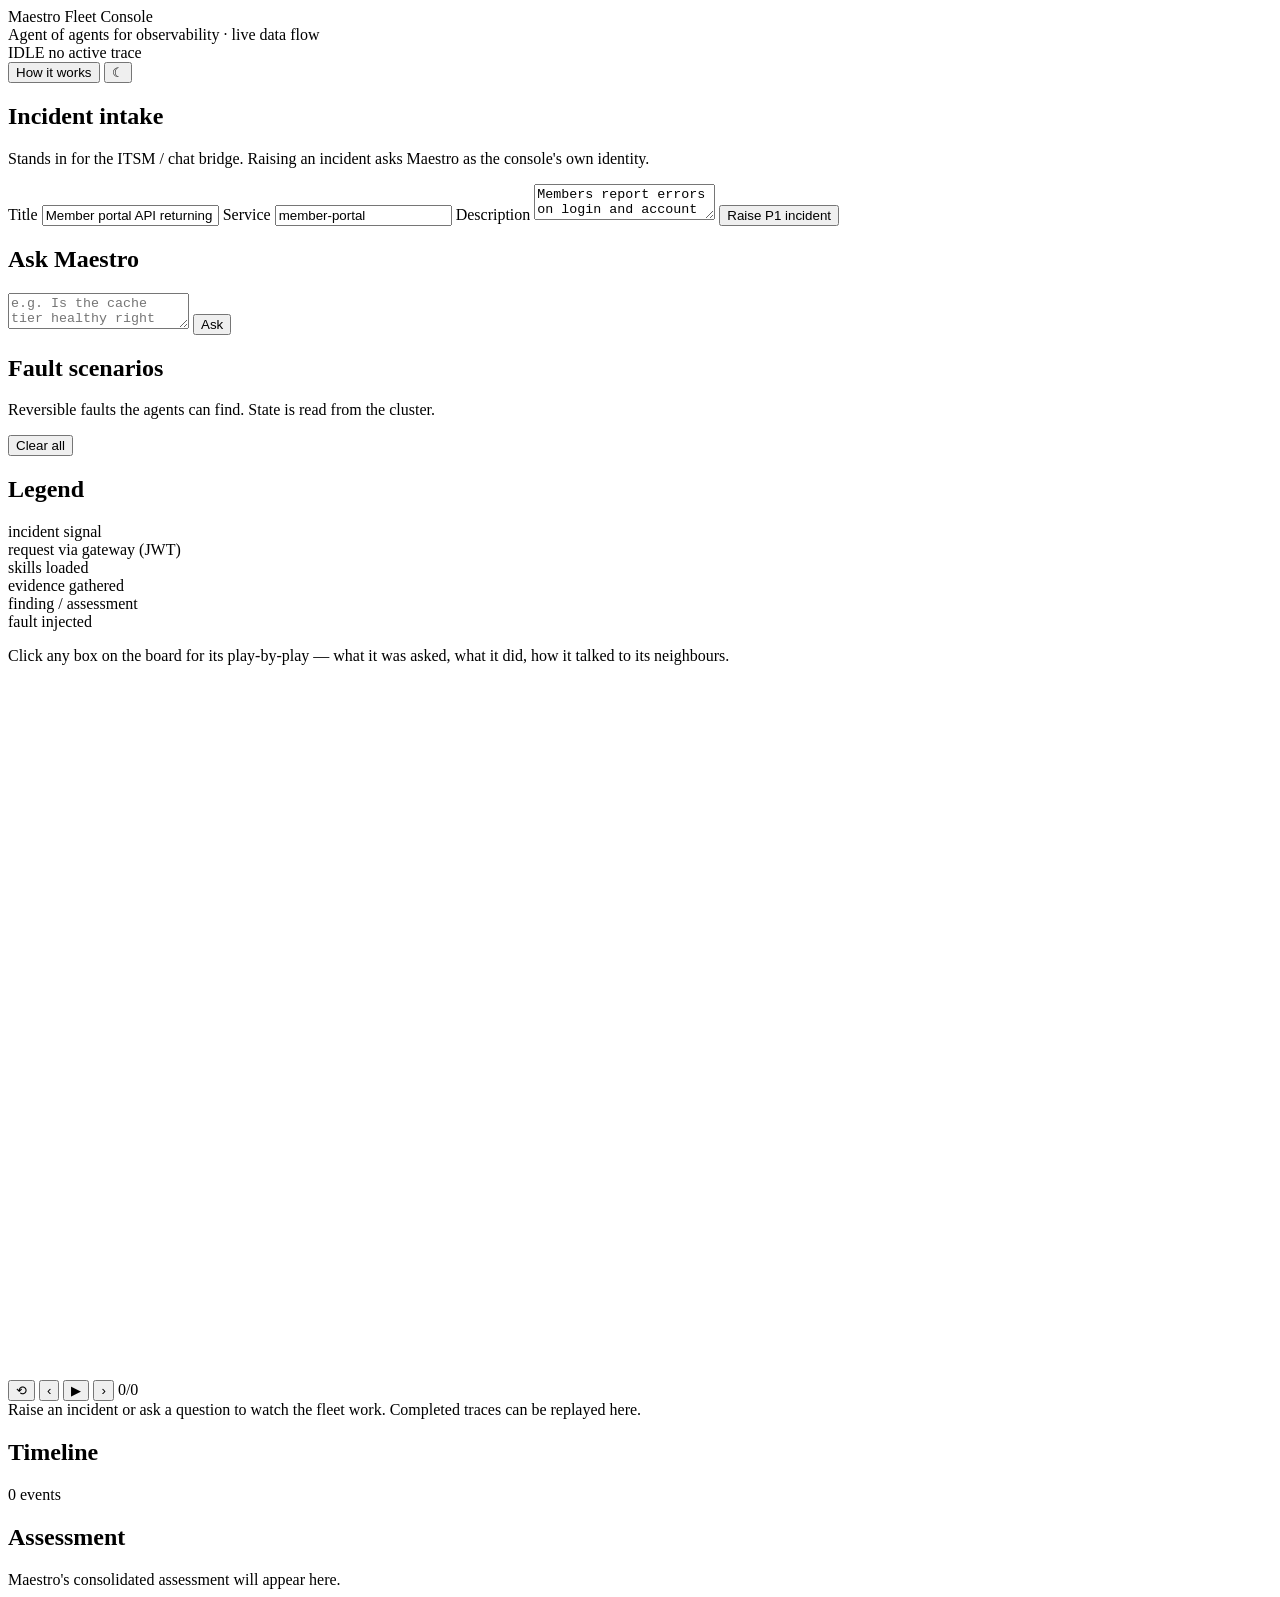
==== agents/fleet-console/static/index.html @ f93f14c4 "Maestro: agent-of-agents observability reference architecture Initial import of the lab: KIND cluste" ====
<!doctype html>
<html lang="en" data-theme="dark">
<head>
  <meta charset="utf-8">
  <meta name="viewport" content="width=device-width, initial-scale=1">
  <title>Maestro Fleet Console</title>
  <link rel="stylesheet" href="/styles.css">
</head>
<body>
  <header class="topbar">
    <div class="brand">
      <span class="brand-mark" aria-hidden="true"></span>
      <div>
        <div class="brand-title">Maestro <span class="muted">Fleet Console</span></div>
        <div class="brand-sub">Agent of agents for observability · live data flow</div>
      </div>
    </div>
    <nav class="toplinks" id="toplinks"></nav>
    <div class="topright">
      <div class="chip trace-chip" id="trace-chip">
        <span class="chip-state" id="trace-state">IDLE</span>
        <span class="chip-id" id="trace-id">no active trace</span>
        <span class="chip-elapsed" id="trace-elapsed"></span>
      </div>
      <button class="btn ghost" id="how-it-works" title="The eight steps of every request">How it works</button>
      <button class="btn ghost" id="theme-toggle" title="Toggle light / dark">☾</button>
    </div>
  </header>

  <aside class="drawer" id="drawer" hidden aria-label="Play-by-play">
    <div class="drawer-head">
      <div class="drawer-titles">
        <div class="drawer-title" id="drawer-title"></div>
        <div class="drawer-sub" id="drawer-sub"></div>
      </div>
      <button class="btn ghost drawer-close" id="drawer-close" title="Close (Esc)" aria-label="Close">✕</button>
    </div>
    <div class="drawer-body" id="drawer-body"></div>
  </aside>

  <main class="layout">
    <aside class="panel left">
      <section class="card">
        <h2>Incident intake</h2>
        <p class="hint">Stands in for the ITSM / chat bridge. Raising an incident asks Maestro as the console's own identity.</p>
        <label>Title <input id="inc-title" value="Member portal API returning 503s"></label>
        <label>Service <input id="inc-service" value="member-portal"></label>
        <label>Description <textarea id="inc-desc" rows="2">Members report errors on login and account pages since ~10 minutes ago. Error rate climbing.</textarea></label>
        <button class="btn danger big" id="raise-incident">Raise P1 incident</button>
      </section>

      <section class="card">
        <h2>Ask Maestro</h2>
        <textarea id="ask-text" rows="2" placeholder="e.g. Is the cache tier healthy right now?"></textarea>
        <button class="btn primary" id="ask-btn">Ask</button>
      </section>

      <section class="card">
        <h2>Fault scenarios</h2>
        <p class="hint">Reversible faults the agents can find. State is read from the cluster.</p>
        <div id="scenarios" class="scenarios"></div>
        <button class="btn ghost small" id="clear-scenarios">Clear all</button>
      </section>

      <section class="card legend">
        <h2>Legend</h2>
        <div><i class="dot c-incident"></i> incident signal</div>
        <div><i class="dot c-request"></i> request via gateway (JWT)</div>
        <div><i class="dot c-skills"></i> skills loaded</div>
        <div><i class="dot c-evidence"></i> evidence gathered</div>
        <div><i class="dot c-finding"></i> finding / assessment</div>
        <div><i class="dot c-scenario"></i> fault injected</div>
        <p class="hint click-hint">Click any box on the board for its play-by-play — what it was asked, what it did, how it talked to its neighbours.</p>
      </section>
    </aside>

    <section class="stage">
      <div class="board-wrap">
        <svg id="board" viewBox="0 0 1600 880" preserveAspectRatio="xMidYMid meet" role="img" aria-label="Fleet topology">
          <defs>
            <filter id="glow" x="-20%" y="-20%" width="140%" height="140%">
              <feGaussianBlur stdDeviation="4" result="b"/>
              <feMerge><feMergeNode in="b"/><feMergeNode in="SourceGraphic"/></feMerge>
            </filter>
            <marker id="arrow" viewBox="0 0 10 10" refX="9" refY="5" markerWidth="7" markerHeight="7" orient="auto-start-reverse">
              <path d="M0,0 L10,5 L0,10 z" fill="currentColor"/>
            </marker>
          </defs>
          <g id="static-edges"></g>
          <g id="groups"></g>
          <g id="nodes"></g>
          <g id="active-edges"></g>
          <g id="labels"></g>
        </svg>
      </div>
      <div class="playback">
        <div class="pb-controls">
          <button class="btn ghost" id="pb-restart" title="Restart">⟲</button>
          <button class="btn ghost" id="pb-back" title="Step back">‹</button>
          <button class="btn primary" id="pb-play" title="Play / pause">▶</button>
          <button class="btn ghost" id="pb-fwd" title="Step forward">›</button>
          <span class="pb-counter" id="pb-counter">0/0</span>
        </div>
        <div class="pb-caption" id="pb-caption">Raise an incident or ask a question to watch the fleet work. Completed traces can be replayed here.</div>
        <div class="pb-dots" id="pb-dots"></div>
      </div>
    </section>
  </main>

  <section class="bottom">
    <div class="card timeline-card">
      <div class="card-head"><h2>Timeline</h2><span class="muted" id="timeline-count">0 events</span></div>
      <div class="timeline" id="timeline"></div>
    </div>
    <div class="card assessment-card" id="assessment-card">
      <div class="card-head"><h2>Assessment</h2><span class="muted" id="assessment-meta"></span></div>
      <div id="assessment" class="assessment empty">Maestro's consolidated assessment will appear here.</div>
    </div>
  </section>

  <script src="/topology.js"></script>
  <script src="/icons.js"></script>
  <script src="/drawer.js"></script>
  <script src="/app.js"></script>
</body>
</html>
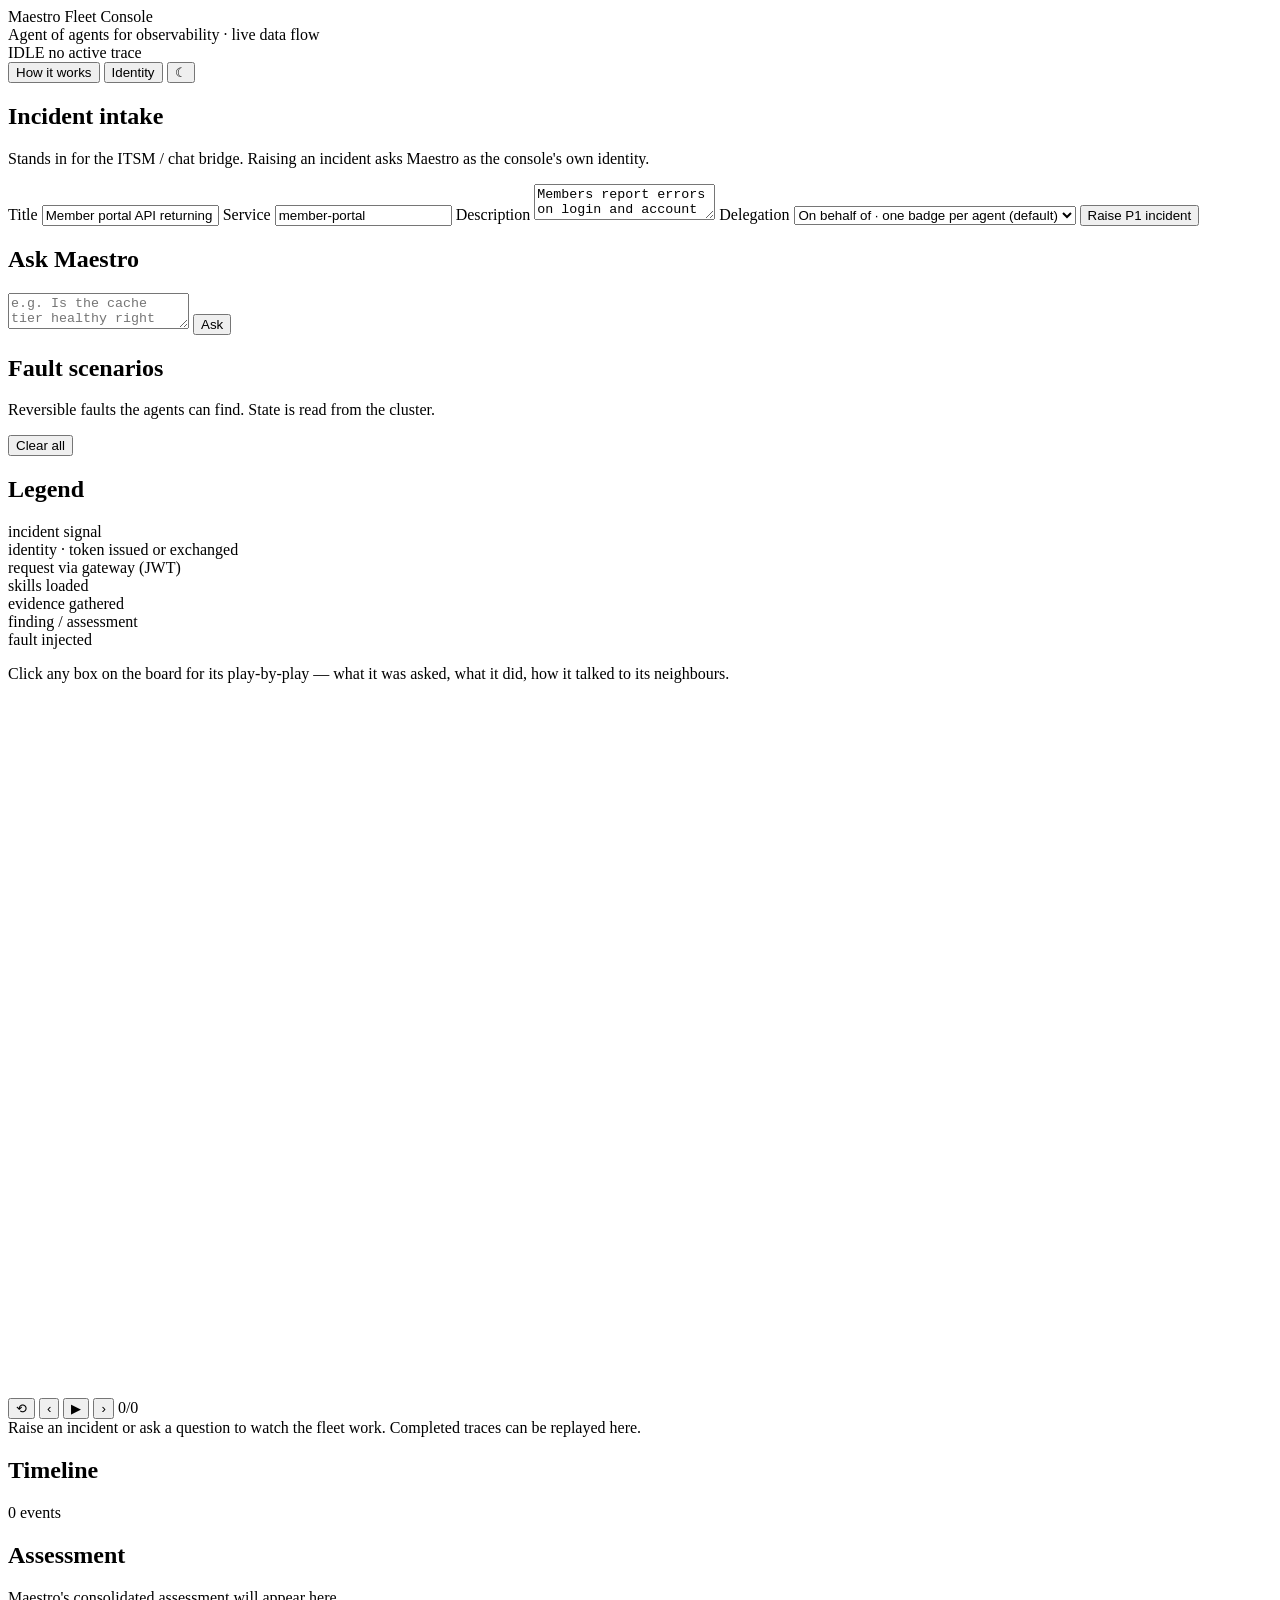
==== commit b85709ea: "On-behalf-of tokens: Maestro delegates via Keycloak token exchange (ADR-0015) Agents no longer recei" ====
--- a/agents/fleet-console/static/index.html
+++ b/agents/fleet-console/static/index.html
@@ -4,7 +4,8 @@
   <meta charset="utf-8">
   <meta name="viewport" content="width=device-width, initial-scale=1">
   <title>Maestro Fleet Console</title>
-  <link rel="stylesheet" href="/styles.css">
+  <!-- ?v= busts browser caches of the static assets when the console image changes; bump it with the assets. -->
+  <link rel="stylesheet" href="/styles.css?v=obo1">
 </head>
 <body>
   <header class="topbar">
@@ -23,6 +24,7 @@
         <span class="chip-elapsed" id="trace-elapsed"></span>
       </div>
       <button class="btn ghost" id="how-it-works" title="The eight steps of every request">How it works</button>
+      <button class="btn ghost" id="identity-btn" title="Who holds which badge: on-behalf-of tokens, live against Keycloak">Identity</button>
       <button class="btn ghost" id="theme-toggle" title="Toggle light / dark">☾</button>
     </div>
   </header>
@@ -46,6 +48,13 @@
         <label>Title <input id="inc-title" value="Member portal API returning 503s"></label>
         <label>Service <input id="inc-service" value="member-portal"></label>
         <label>Description <textarea id="inc-desc" rows="2">Members report errors on login and account pages since ~10 minutes ago. Error rate climbing.</textarea></label>
+        <label title="How Maestro authenticates to the domain agents for this request (ADR-0015)">Delegation
+          <select id="auth-mode">
+            <option value="">On behalf of · one badge per agent (default)</option>
+            <option value="exchange">On behalf of · token exchange</option>
+            <option value="passthrough">Passthrough · caller's own token (legacy)</option>
+          </select>
+        </label>
         <button class="btn danger big" id="raise-incident">Raise P1 incident</button>
       </section>
 
@@ -65,6 +74,7 @@
       <section class="card legend">
         <h2>Legend</h2>
         <div><i class="dot c-incident"></i> incident signal</div>
+        <div><i class="dot c-identity"></i> identity · token issued or exchanged</div>
         <div><i class="dot c-request"></i> request via gateway (JWT)</div>
         <div><i class="dot c-skills"></i> skills loaded</div>
         <div><i class="dot c-evidence"></i> evidence gathered</div>
@@ -118,9 +128,9 @@
     </div>
   </section>
 
-  <script src="/topology.js"></script>
-  <script src="/icons.js"></script>
-  <script src="/drawer.js"></script>
-  <script src="/app.js"></script>
+  <script src="/topology.js?v=obo1"></script>
+  <script src="/icons.js?v=obo1"></script>
+  <script src="/drawer.js?v=obo1"></script>
+  <script src="/app.js?v=obo1"></script>
 </body>
 </html>
